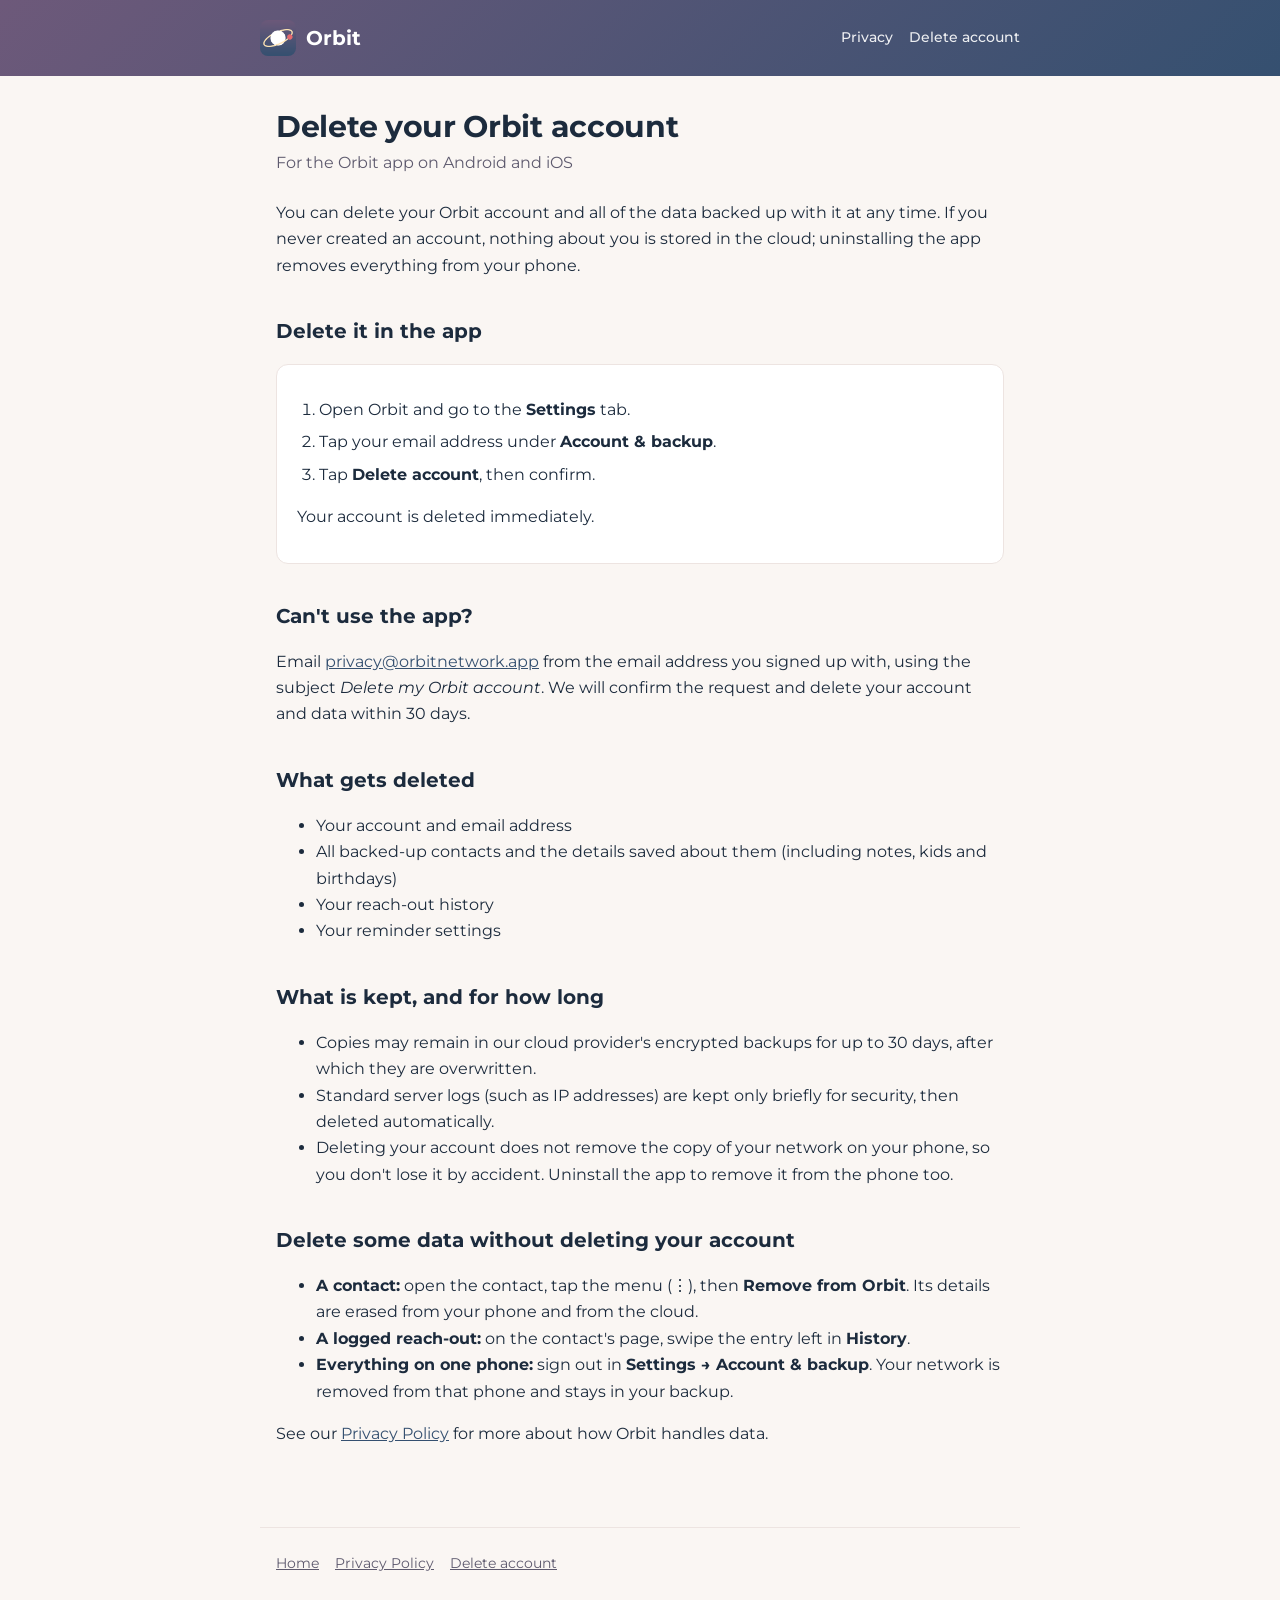
==== delete-account.html @ 4edca76b "Orbit website: landing page, privacy policy, account deletion" ====
<!doctype html>
<html lang="en">
<head>
  <meta charset="utf-8">
  <meta name="viewport" content="width=device-width, initial-scale=1">
  <title>Delete Your Orbit Account</title>
  <meta name="description" content="How to delete your Orbit account and the data associated with it.">
  <link rel="icon" href="icon.png">
  <link rel="preconnect" href="https://fonts.googleapis.com">
  <link href="https://fonts.googleapis.com/css2?family=Montserrat:wght@400;500;600;700&display=swap" rel="stylesheet">
  <link rel="stylesheet" href="style.css">
</head>
<body>
<header>
  <div class="bar">
    <a href="./"><img src="icon.png" alt="">Orbit</a>
    <nav><a href="privacy.html">Privacy</a><a href="delete-account.html">Delete account</a></nav>
  </div>
</header>

<main>
  <h1>Delete your Orbit account</h1>
  <p class="meta">For the Orbit app on Android and iOS</p>

  <p>You can delete your Orbit account and all of the data backed up with it at any time. If you
  never created an account, nothing about you is stored in the cloud; uninstalling the app removes
  everything from your phone.</p>

  <h2>Delete it in the app</h2>
  <div class="card">
    <ol class="steps">
      <li>Open Orbit and go to the <strong>Settings</strong> tab.</li>
      <li>Tap your email address under <strong>Account &amp; backup</strong>.</li>
      <li>Tap <strong>Delete account</strong>, then confirm.</li>
    </ol>
    <p>Your account is deleted immediately.</p>
  </div>

  <h2>Can't use the app?</h2>
  <p>Email <a href="mailto:privacy@orbitnetwork.app?subject=Delete%20my%20Orbit%20account">privacy@orbitnetwork.app</a>
  from the email address you signed up with, using the subject <em>Delete my Orbit account</em>.
  We will confirm the request and delete your account and data within 30 days.</p>

  <h2>What gets deleted</h2>
  <ul>
    <li>Your account and email address</li>
    <li>All backed-up contacts and the details saved about them (including notes, kids and
    birthdays)</li>
    <li>Your reach-out history</li>
    <li>Your reminder settings</li>
  </ul>

  <h2>What is kept, and for how long</h2>
  <ul>
    <li>Copies may remain in our cloud provider's encrypted backups for up to 30 days, after which
    they are overwritten.</li>
    <li>Standard server logs (such as IP addresses) are kept only briefly for security, then
    deleted automatically.</li>
    <li>Deleting your account does not remove the copy of your network on your phone, so you
    don't lose it by accident. Uninstall the app to remove it from the phone too.</li>
  </ul>

  <h2>Delete some data without deleting your account</h2>
  <ul>
    <li><strong>A contact:</strong> open the contact, tap the menu (⋮), then
    <strong>Remove from Orbit</strong>. Its details are erased from your phone and from the cloud.</li>
    <li><strong>A logged reach-out:</strong> on the contact's page, swipe the entry left in
    <strong>History</strong>.</li>
    <li><strong>Everything on one phone:</strong> sign out in <strong>Settings → Account &amp;
    backup</strong>. Your network is removed from that phone and stays in your backup.</li>
  </ul>

  <p>See our <a href="privacy.html">Privacy Policy</a> for more about how Orbit handles data.</p>
</main>

<footer>
  <a href="./">Home</a><a href="privacy.html">Privacy Policy</a><a href="delete-account.html">Delete account</a>
</footer>
</body>
</html>
---- style.css ----
:root {
  --blue: #355070;
  --plum: #6d597a;
  --rose: #b56576;
  --accent: #ffe5b4;
  --ink: #1c2b3d;
  --muted: #5e5a6e;
  --paper: #faf6f3;
  --card: #ffffff;
  --line: #ede4e1;
  --link: #355070;
}

@media (prefers-color-scheme: dark) {
  :root {
    --ink: #eef1f6;
    --muted: #b7c0ce;
    --paper: #131c28;
    --card: #1e2b3c;
    --line: #2e3d52;
    --link: #afc2da;
  }
}

* { box-sizing: border-box; }

body {
  margin: 0;
  background: var(--paper);
  color: var(--ink);
  font-family: "Montserrat", -apple-system, BlinkMacSystemFont, "Segoe UI", Roboto, Helvetica, Arial, sans-serif;
  line-height: 1.65;
  font-size: 16px;
}

header {
  background: linear-gradient(135deg, var(--plum), var(--blue));
  color: #fff;
  padding: 20px 16px;
}

.bar {
  max-width: 760px;
  margin: 0 auto;
  display: flex;
  align-items: center;
  gap: 12px;
}

.bar a { color: #fff; text-decoration: none; font-weight: 700; font-size: 20px; display: flex; align-items: center; gap: 10px; }
.bar img { width: 36px; height: 36px; border-radius: 8px; }
.bar nav { margin-left: auto; display: flex; gap: 16px; font-size: 14px; }
.bar nav a { font-weight: 500; font-size: 14px; opacity: 0.9; }

main {
  max-width: 760px;
  margin: 0 auto;
  padding: 32px 16px 64px;
}

h1 { font-size: 30px; line-height: 1.25; margin: 0 0 4px; letter-spacing: -0.3px; }
h2 { font-size: 20px; margin: 36px 0 8px; }
h3 { font-size: 16px; margin: 20px 0 4px; }
p, li { color: var(--ink); }
.meta { color: var(--muted); margin: 0 0 24px; }
a { color: var(--link); }

.card {
  background: var(--card);
  border: 1px solid var(--line);
  border-radius: 12px;
  padding: 16px 20px;
  margin: 16px 0;
}

.card.highlight { border-left: 4px solid var(--rose); }

ol.steps { padding-left: 22px; }
ol.steps li { margin: 6px 0; }

table { width: 100%; border-collapse: collapse; font-size: 15px; }
th, td { text-align: left; vertical-align: top; padding: 10px 8px; border-bottom: 1px solid var(--line); }
th { color: var(--muted); font-weight: 600; font-size: 13px; text-transform: uppercase; letter-spacing: 0.4px; }
.table-wrap { overflow-x: auto; }

.button {
  display: inline-block;
  background: var(--accent);
  color: #1c2b3d;
  font-weight: 600;
  padding: 12px 20px;
  border-radius: 8px;
  text-decoration: none;
}

.hero { text-align: center; padding: 24px 0; }
.hero img { width: 112px; height: 112px; border-radius: 24px; }
.hero p { color: var(--muted); font-size: 18px; max-width: 520px; margin: 12px auto 24px; }

footer {
  max-width: 760px;
  margin: 0 auto;
  padding: 24px 16px 40px;
  color: var(--muted);
  font-size: 14px;
  border-top: 1px solid var(--line);
}
footer a { color: var(--muted); margin-right: 16px; }
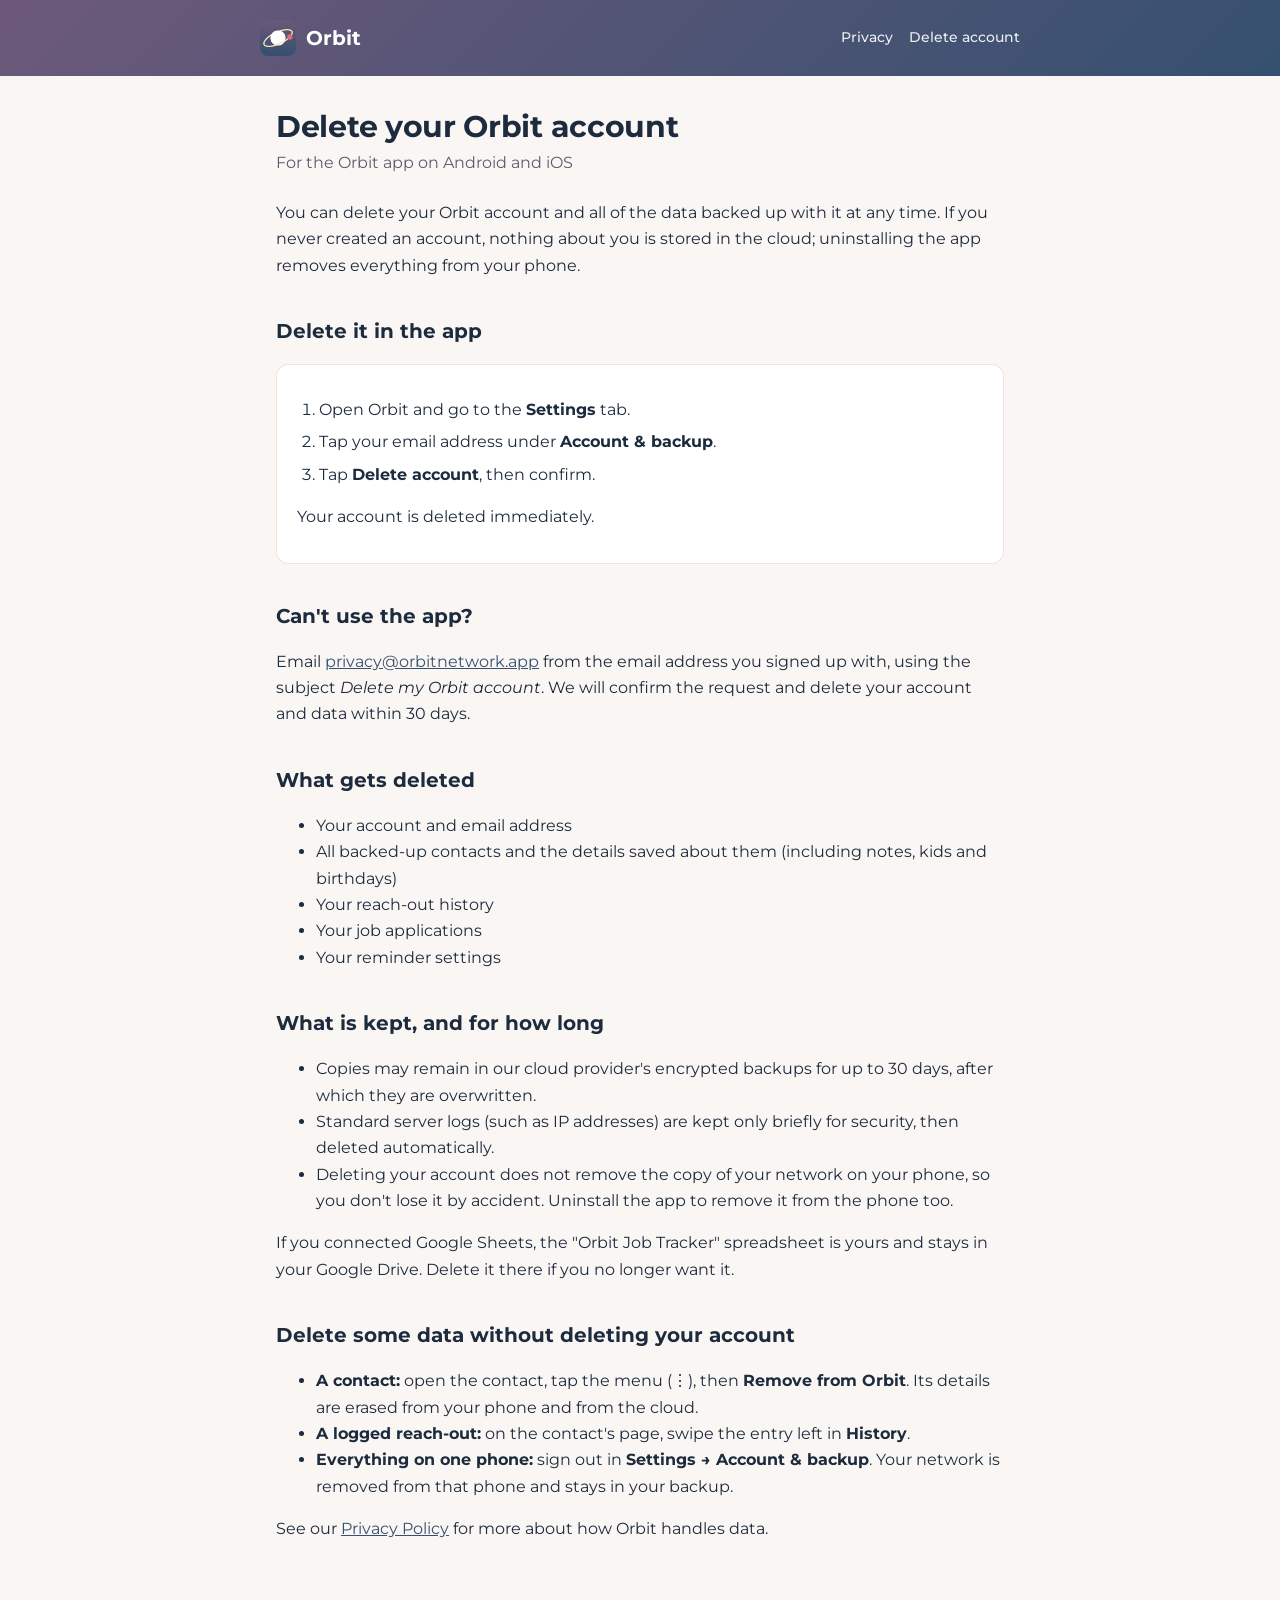
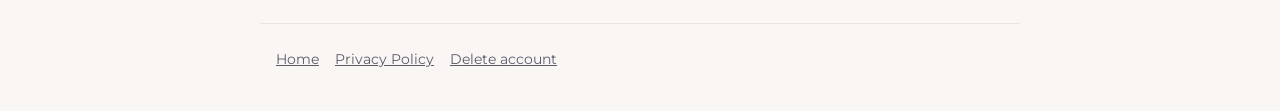
==== commit 5a8440e6: "Cover job applications and Google Sheets" ====
--- a/delete-account.html
+++ b/delete-account.html
@@ -47,6 +47,7 @@
     <li>All backed-up contacts and the details saved about them (including notes, kids and
     birthdays)</li>
     <li>Your reach-out history</li>
+    <li>Your job applications</li>
     <li>Your reminder settings</li>
   </ul>
 
@@ -59,6 +60,9 @@
     <li>Deleting your account does not remove the copy of your network on your phone, so you
     don't lose it by accident. Uninstall the app to remove it from the phone too.</li>
   </ul>
+
+  <p>If you connected Google Sheets, the "Orbit Job Tracker" spreadsheet is yours and stays in
+  your Google Drive. Delete it there if you no longer want it.</p>
 
   <h2>Delete some data without deleting your account</h2>
   <ul>
